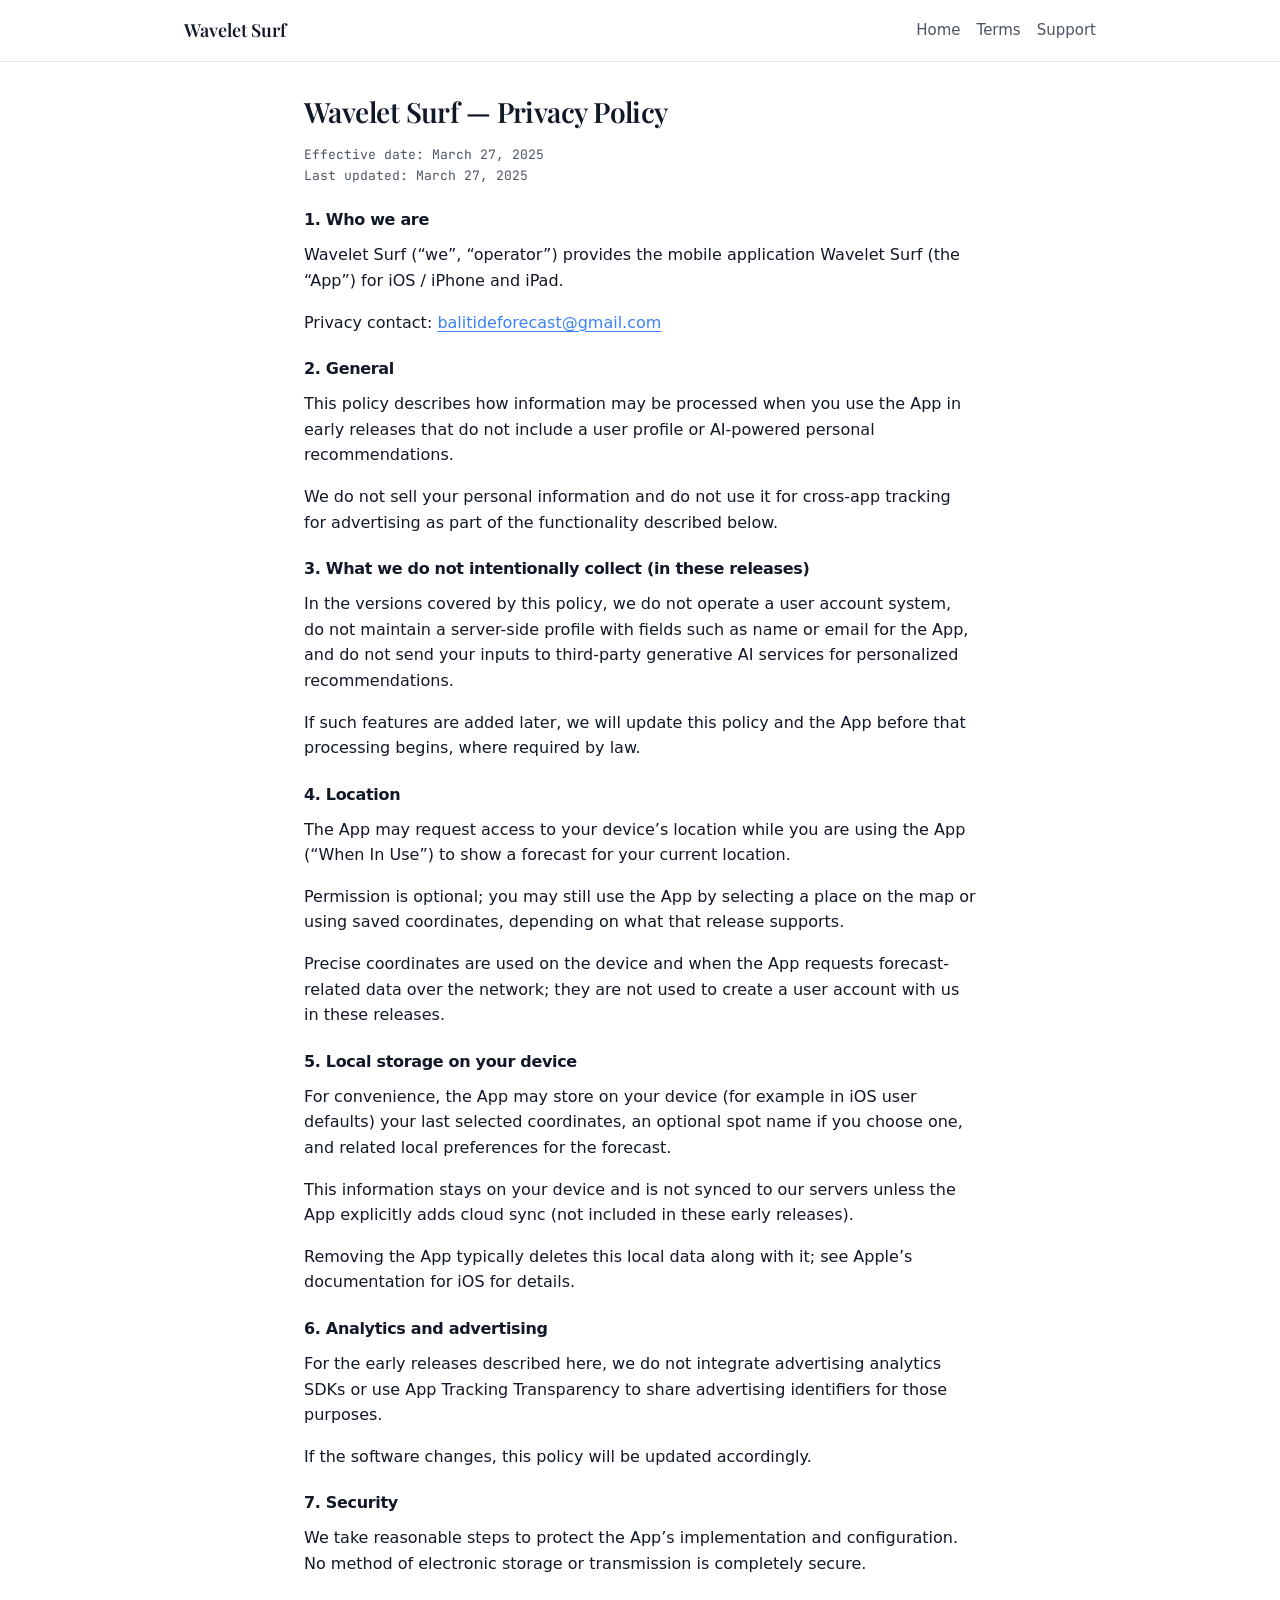
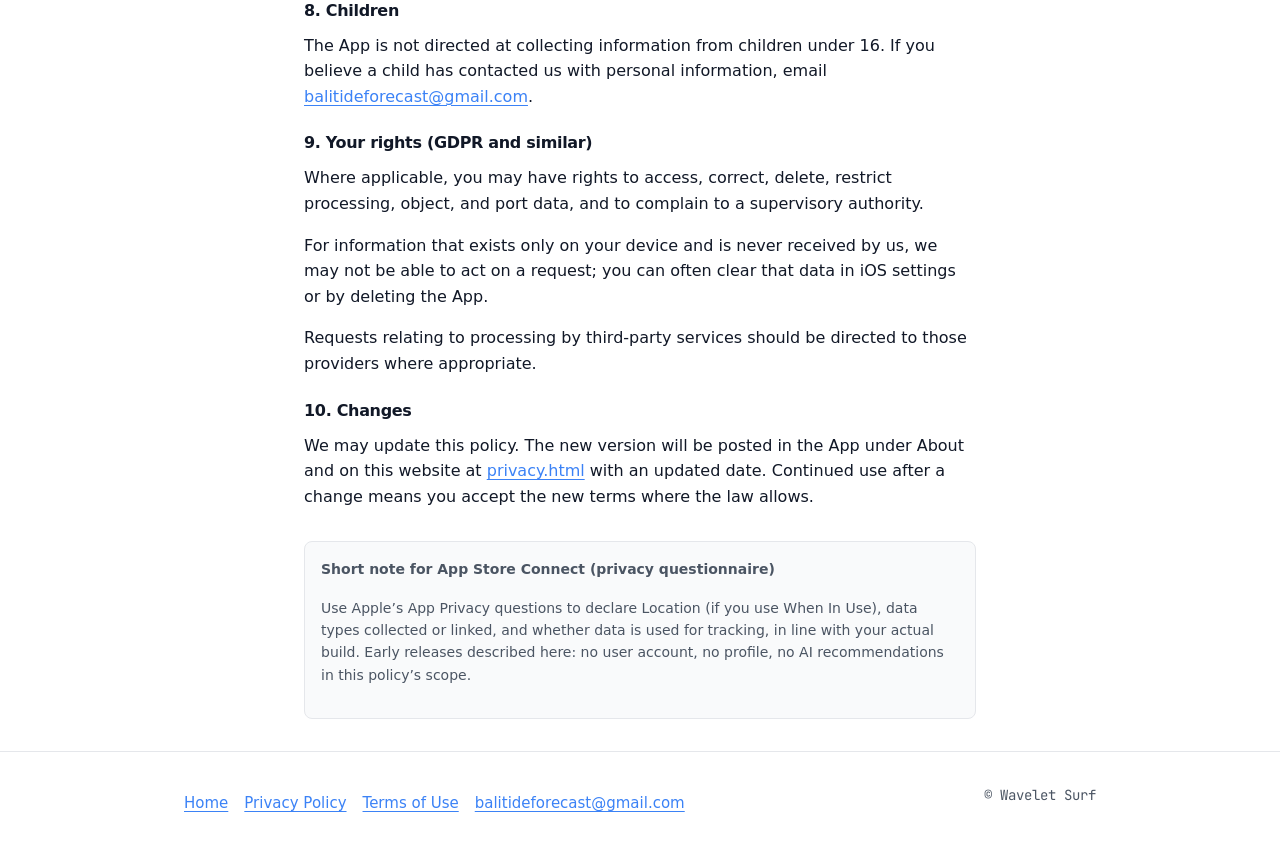
==== privacy.html @ be73521b "Add landing page and legal documentation Includes the homepage, privacy policy, and terms of use for" ====
<!DOCTYPE html>
<html lang="en">
  <head>
    <meta charset="utf-8" />
    <meta name="viewport" content="width=device-width, initial-scale=1" />
    <title>Privacy Policy — Wavelet Surf</title>
    <meta name="description" content="Privacy Policy for the Wavelet Surf mobile application." />
    <link rel="preconnect" href="https://fonts.googleapis.com" />
    <link rel="preconnect" href="https://fonts.gstatic.com" crossorigin />
    <link
      href="https://fonts.googleapis.com/css2?family=JetBrains+Mono:wght@400;500&family=Playfair+Display:wght@500;600;700&display=swap"
      rel="stylesheet"
    />
    <link rel="stylesheet" href="styles.css" />
  </head>
  <body class="layout-sticky-footer">
    <a class="skip-link" href="#main">Skip to content</a>
    <header class="site-header">
      <div class="site-header__inner">
        <a class="brand" href="index.html">Wavelet Surf</a>
        <nav class="nav" aria-label="Primary">
          <a href="index.html">Home</a>
          <a href="terms.html">Terms</a>
          <a href="mailto:balitideforecast@gmail.com">Support</a>
        </nav>
      </div>
    </header>

    <main id="main" class="page-legal">
      <div class="container legal-doc">
        <h1>Wavelet Surf — Privacy Policy</h1>
        <p class="legal-meta">
          Effective date: March 27, 2025<br />
          Last updated: March 27, 2025
        </p>

        <section aria-labelledby="p1">
          <h2 id="p1">1. Who we are</h2>
          <p>
            Wavelet Surf (“we”, “operator”) provides the mobile application Wavelet Surf (the “App”)
            for iOS / iPhone and iPad.
          </p>
          <p>Privacy contact: <a href="mailto:balitideforecast@gmail.com">balitideforecast@gmail.com</a></p>
        </section>

        <section aria-labelledby="p2">
          <h2 id="p2">2. General</h2>
          <p>
            This policy describes how information may be processed when you use the App in early
            releases that do not include a user profile or AI-powered personal recommendations.
          </p>
          <p>
            We do not sell your personal information and do not use it for cross-app tracking for
            advertising as part of the functionality described below.
          </p>
        </section>

        <section aria-labelledby="p3">
          <h2 id="p3">3. What we do not intentionally collect (in these releases)</h2>
          <p>
            In the versions covered by this policy, we do not operate a user account system, do not
            maintain a server-side profile with fields such as name or email for the App, and do not
            send your inputs to third-party generative AI services for personalized recommendations.
          </p>
          <p>
            If such features are added later, we will update this policy and the App before that
            processing begins, where required by law.
          </p>
        </section>

        <section aria-labelledby="p4">
          <h2 id="p4">4. Location</h2>
          <p>
            The App may request access to your device’s location while you are using the App (“When
            In Use”) to show a forecast for your current location.
          </p>
          <p>
            Permission is optional; you may still use the App by selecting a place on the map or using
            saved coordinates, depending on what that release supports.
          </p>
          <p>
            Precise coordinates are used on the device and when the App requests forecast-related
            data over the network; they are not used to create a user account with us in these
            releases.
          </p>
        </section>

        <section aria-labelledby="p5">
          <h2 id="p5">5. Local storage on your device</h2>
          <p>
            For convenience, the App may store on your device (for example in iOS user defaults) your
            last selected coordinates, an optional spot name if you choose one, and related local
            preferences for the forecast.
          </p>
          <p>
            This information stays on your device and is not synced to our servers unless the App
            explicitly adds cloud sync (not included in these early releases).
          </p>
          <p>
            Removing the App typically deletes this local data along with it; see Apple’s
            documentation for iOS for details.
          </p>
        </section>

        <section aria-labelledby="p6">
          <h2 id="p6">6. Analytics and advertising</h2>
          <p>
            For the early releases described here, we do not integrate advertising analytics SDKs or
            use App Tracking Transparency to share advertising identifiers for those purposes.
          </p>
          <p>If the software changes, this policy will be updated accordingly.</p>
        </section>

        <section aria-labelledby="p7">
          <h2 id="p7">7. Security</h2>
          <p>
            We take reasonable steps to protect the App’s implementation and configuration. No
            method of electronic storage or transmission is completely secure.
          </p>
        </section>

        <section aria-labelledby="p8">
          <h2 id="p8">8. Children</h2>
          <p>
            The App is not directed at collecting information from children under 16. If you
            believe a child has contacted us with personal information, email
            <a href="mailto:balitideforecast@gmail.com">balitideforecast@gmail.com</a>.
          </p>
        </section>

        <section aria-labelledby="p9">
          <h2 id="p9">9. Your rights (GDPR and similar)</h2>
          <p>
            Where applicable, you may have rights to access, correct, delete, restrict processing,
            object, and port data, and to complain to a supervisory authority.
          </p>
          <p>
            For information that exists only on your device and is never received by us, we may not
            be able to act on a request; you can often clear that data in iOS settings or by
            deleting the App.
          </p>
          <p>
            Requests relating to processing by third-party services should be directed to those
            providers where appropriate.
          </p>
        </section>

        <section aria-labelledby="p10">
          <h2 id="p10">10. Changes</h2>
          <p>
            We may update this policy. The new version will be posted in the App under About and on
            this website at <a href="privacy.html">privacy.html</a> with an updated date. Continued
            use after a change means you accept the new terms where the law allows.
          </p>
        </section>

        <aside class="legal-aside" aria-label="App Store Connect note">
          <p><strong>Short note for App Store Connect (privacy questionnaire)</strong></p>
          <p>
            Use Apple’s App Privacy questions to declare Location (if you use When In Use), data
            types collected or linked, and whether data is used for tracking, in line with your
            actual build. Early releases described here: no user account, no profile, no AI
            recommendations in this policy’s scope.
          </p>
        </aside>
      </div>
    </main>

    <footer class="site-footer">
      <div class="site-footer__inner">
        <div class="footer-links">
          <a href="index.html">Home</a>
          <a href="privacy.html">Privacy Policy</a>
          <a href="terms.html">Terms of Use</a>
          <a href="mailto:balitideforecast@gmail.com">balitideforecast@gmail.com</a>
        </div>
        <p class="footer-meta">© Wavelet Surf</p>
      </div>
    </footer>
  </body>
</html>
---- styles.css ----
/* Refined design tokens */
:root {
  --color-primary: #3b82f6;
  --color-secondary: #8b5cf6;
  --color-success: #16a34a;
  --color-warning: #d97706;
  --color-danger: #dc2626;
  --color-surface: #ffffff;
  --color-text: #111827;
  --color-text-muted: #4b5563;
  --color-border: #e5e7eb;
  --color-focus-ring: #2563eb;
  --space-1: 4px;
  --space-2: 8px;
  --space-3: 12px;
  --space-4: 16px;
  --space-5: 24px;
  --space-6: 32px;
  --font-display: "Playfair Display", Georgia, serif;
  --font-mono: "JetBrains Mono", ui-monospace, monospace;
  --font-body: system-ui, -apple-system, "Segoe UI", Roboto, sans-serif;
  --radius: 8px;
  --shadow-soft: 0 1px 2px rgb(17 24 39 / 6%), 0 8px 24px rgb(17 24 39 / 8%);
  --max-content: 65ch;
  --max-page: 720px;
}

*,
*::before,
*::after {
  box-sizing: border-box;
}

html {
  scroll-behavior: smooth;
}

body {
  margin: 0;
  font-family: var(--font-body);
  font-size: 16px;
  line-height: 1.6;
  color: var(--color-text);
  background: var(--color-surface);
  -webkit-font-smoothing: antialiased;
}

h1,
h2,
h3 {
  font-family: var(--font-display);
  font-weight: 600;
  line-height: 1.25;
  letter-spacing: -0.02em;
}

h1 {
  font-size: clamp(2rem, 4vw, 2.5rem);
  margin: 0 0 var(--space-4);
}

h2 {
  font-size: 1.25rem;
  margin: var(--space-6) 0 var(--space-3);
}

h3 {
  font-size: 1.05rem;
  margin: var(--space-5) 0 var(--space-2);
}

p {
  margin: 0 0 var(--space-4);
}

a {
  color: var(--color-primary);
  text-decoration-thickness: 1px;
  text-underline-offset: 3px;
}

a:hover {
  color: #2563eb;
}

a:focus-visible {
  outline: 2px solid var(--color-focus-ring);
  outline-offset: 2px;
  border-radius: 2px;
}

.skip-link {
  position: absolute;
  left: var(--space-4);
  top: -100px;
  padding: var(--space-2) var(--space-4);
  background: var(--color-text);
  color: var(--color-surface);
  font-weight: 600;
  border-radius: var(--radius);
  z-index: 100;
}

.skip-link:focus {
  top: var(--space-4);
}

.site-header {
  border-bottom: 1px solid var(--color-border);
  background: rgb(255 255 255 / 92%);
  backdrop-filter: blur(8px);
  position: sticky;
  top: 0;
  z-index: 10;
}

.site-header__inner {
  max-width: 960px;
  margin: 0 auto;
  padding: var(--space-4) var(--space-5);
  display: flex;
  align-items: center;
  justify-content: space-between;
  gap: var(--space-4);
}

.brand {
  font-family: var(--font-display);
  font-size: 1.125rem;
  font-weight: 600;
  color: var(--color-text);
  text-decoration: none;
}

.brand:hover {
  color: var(--color-primary);
}

.nav {
  display: flex;
  flex-wrap: wrap;
  gap: var(--space-4);
  font-size: 0.9375rem;
}

.nav a {
  color: var(--color-text-muted);
  text-decoration: none;
  font-weight: 500;
}

.nav a:hover {
  color: var(--color-primary);
  text-decoration: underline;
}

main {
  padding-bottom: var(--space-6);
}

.container {
  max-width: 960px;
  margin: 0 auto;
  padding: 0 var(--space-5);
}

.hero {
  padding: var(--space-6) 0 clamp(48px, 10vw, 80px);
}

.hero__eyebrow {
  font-family: var(--font-mono);
  font-size: 0.75rem;
  text-transform: uppercase;
  letter-spacing: 0.08em;
  color: var(--color-primary);
  margin: 0 0 var(--space-3);
}

.hero__lead {
  font-size: 1.125rem;
  color: var(--color-text-muted);
  max-width: 36rem;
  margin: 0 0 var(--space-5);
}

.features {
  display: grid;
  gap: var(--space-5);
  padding: var(--space-5) 0 var(--space-6);
}

@media (min-width: 640px) {
  .features {
    grid-template-columns: repeat(3, 1fr);
  }
}

.feature-card {
  padding: var(--space-5);
  border: 1px solid var(--color-border);
  border-radius: var(--radius);
  box-shadow: var(--shadow-soft);
  background: var(--color-surface);
}

.feature-card h2 {
  margin-top: 0;
  font-size: 1.1rem;
}

.feature-card p {
  margin-bottom: 0;
  font-size: 0.9375rem;
  color: var(--color-text-muted);
}

.cta-row {
  display: flex;
  flex-wrap: wrap;
  align-items: center;
  gap: var(--space-4);
  padding: var(--space-2) 0 var(--space-6);
}

.btn {
  display: inline-flex;
  align-items: center;
  justify-content: center;
  gap: var(--space-2);
  padding: var(--space-3) var(--space-5);
  font-family: var(--font-body);
  font-size: 0.9375rem;
  font-weight: 600;
  line-height: 1.25;
  border-radius: var(--radius);
  border: none;
  cursor: pointer;
  text-decoration: none;
  transition: background 0.15s ease, color 0.15s ease, box-shadow 0.15s ease;
}

button.btn {
  appearance: none;
}

.btn--primary {
  background: var(--color-text);
  color: var(--color-surface);
  box-shadow: var(--shadow-soft);
}

.btn--primary:hover {
  background: #1f2937;
  color: var(--color-surface);
}

.btn--primary:focus-visible {
  outline: 2px solid var(--color-focus-ring);
  outline-offset: 2px;
}

.btn--primary:disabled {
  opacity: 0.75;
  cursor: not-allowed;
}

.btn__note {
  font-size: 0.875rem;
  color: var(--color-text-muted);
}

.site-footer {
  border-top: 1px solid var(--color-border);
  padding: var(--space-6) 0;
  margin-top: auto;
}

.site-footer__inner {
  max-width: 960px;
  margin: 0 auto;
  padding: 0 var(--space-5);
  display: flex;
  flex-direction: column;
  gap: var(--space-4);
}

@media (min-width: 640px) {
  .site-footer__inner {
    flex-direction: row;
    align-items: center;
    justify-content: space-between;
  }
}

.footer-links {
  display: flex;
  flex-wrap: wrap;
  gap: var(--space-4);
  font-size: 0.9375rem;
}

.footer-meta {
  font-size: 0.875rem;
  color: var(--color-text-muted);
  font-family: var(--font-mono);
}

.page-legal {
  padding: var(--space-6) 0;
}

.page-legal .container {
  max-width: var(--max-page);
}

.legal-doc {
  max-width: var(--max-content);
}

.legal-doc h1 {
  font-size: 1.75rem;
}

.legal-meta {
  font-family: var(--font-mono);
  font-size: 0.8125rem;
  color: var(--color-text-muted);
  margin-bottom: var(--space-5);
}

.legal-doc section h2 {
  font-family: var(--font-body);
  font-size: 1rem;
  font-weight: 700;
  margin-top: var(--space-5);
}

.legal-doc ol {
  padding-left: 1.25rem;
  margin: 0 0 var(--space-4);
}

.legal-doc li {
  margin-bottom: var(--space-3);
}

.legal-doc ul {
  margin: var(--space-2) 0 var(--space-4);
  padding-left: 1.25rem;
}

.legal-doc .allcaps {
  font-size: 0.9em;
  letter-spacing: 0.02em;
}

.legal-aside {
  margin-top: var(--space-6);
  padding: var(--space-4);
  background: #f9fafb;
  border-radius: var(--radius);
  border: 1px solid var(--color-border);
  font-size: 0.875rem;
  color: var(--color-text-muted);
}

body.layout-sticky-footer {
  min-height: 100vh;
  display: flex;
  flex-direction: column;
}

body.layout-sticky-footer main {
  flex: 1;
}

.visually-hidden {
  position: absolute;
  width: 1px;
  height: 1px;
  padding: 0;
  margin: -1px;
  overflow: hidden;
  clip: rect(0, 0, 0, 0);
  white-space: nowrap;
  border: 0;
}
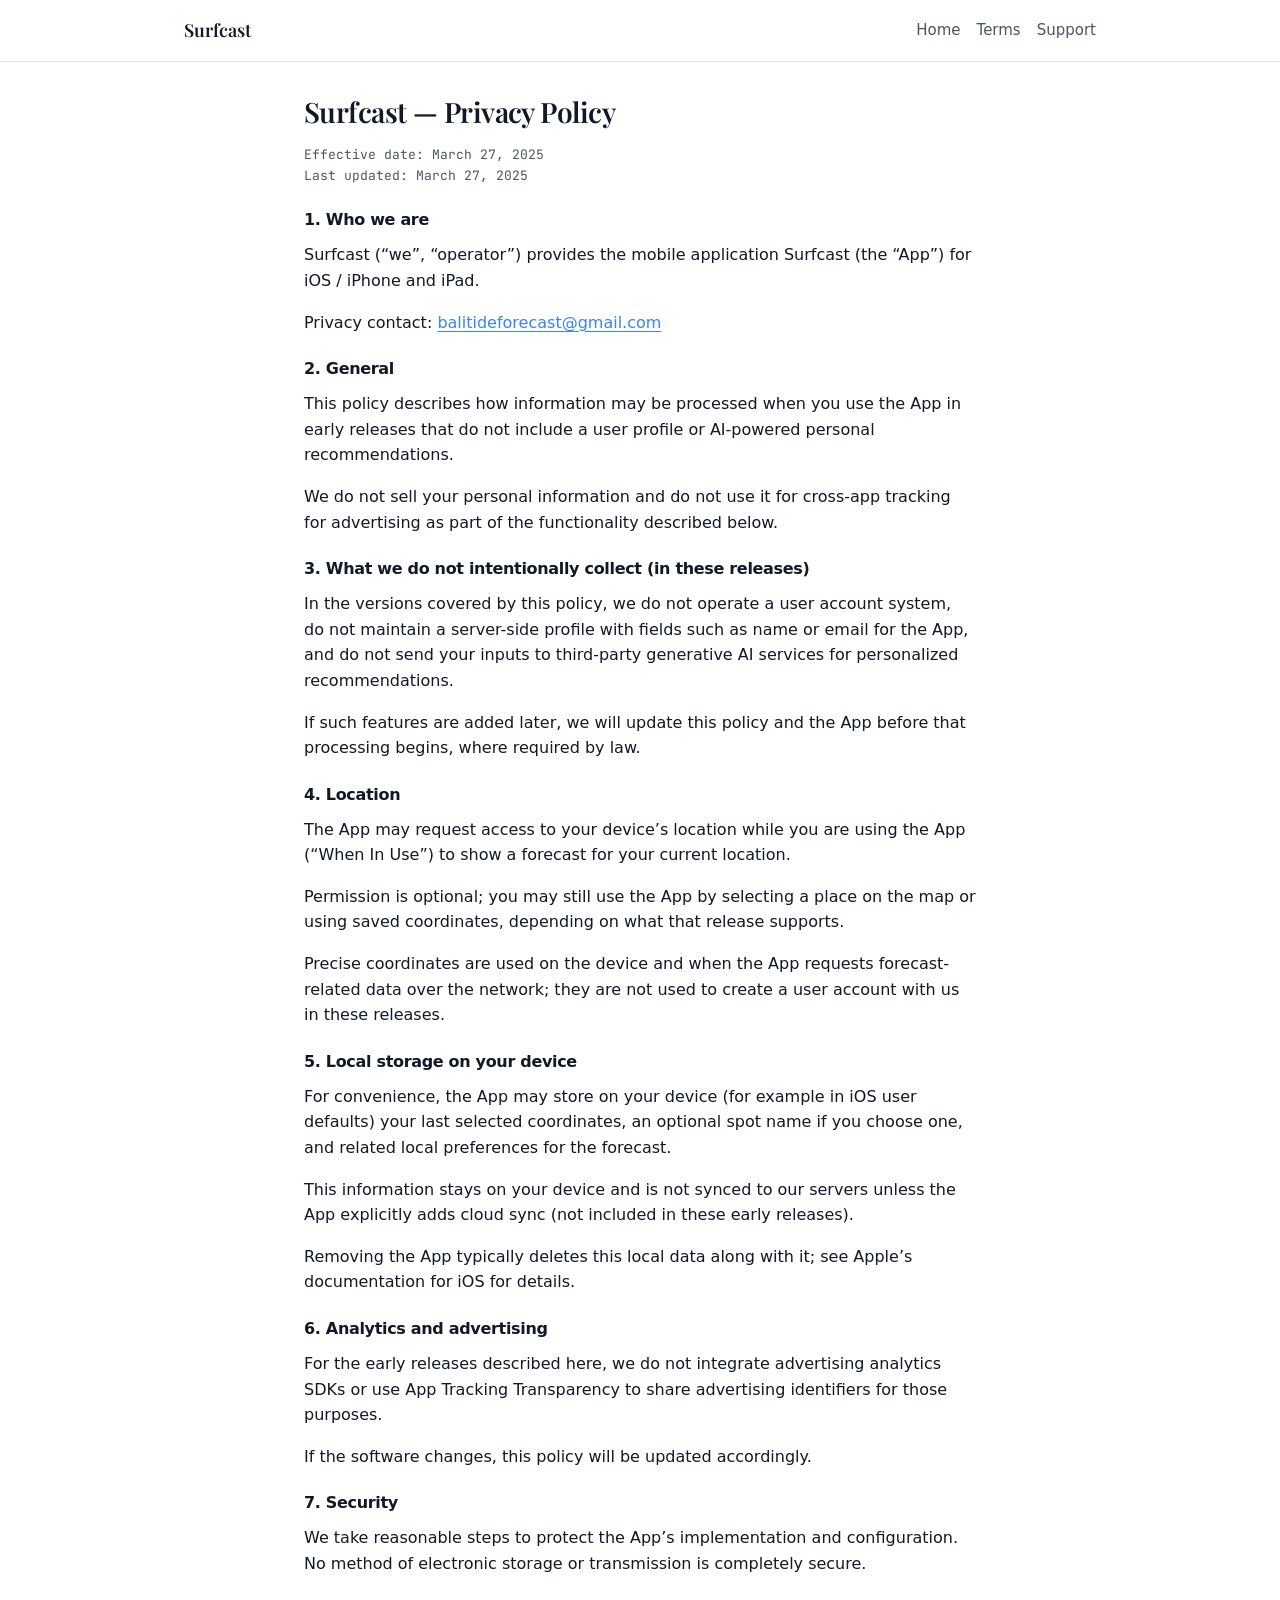
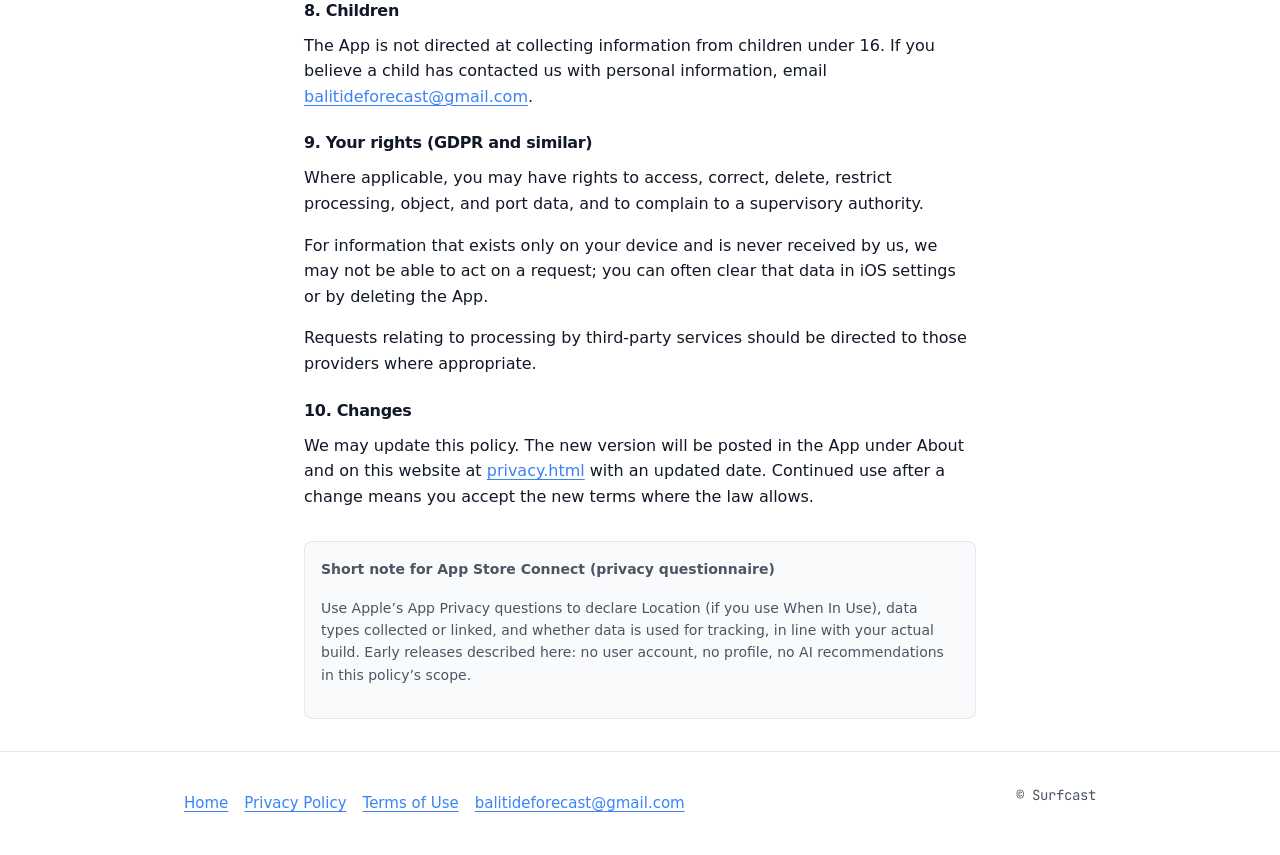
==== commit d273243e: "Rename app from "Wavelet Surf" to "Surfcast" across all pages Updates all occurrences of the brand n" ====
--- a/privacy.html
+++ b/privacy.html
@@ -3,8 +3,8 @@
   <head>
     <meta charset="utf-8" />
     <meta name="viewport" content="width=device-width, initial-scale=1" />
-    <title>Privacy Policy — Wavelet Surf</title>
-    <meta name="description" content="Privacy Policy for the Wavelet Surf mobile application." />
+    <title>Privacy Policy — Surfcast</title>
+    <meta name="description" content="Privacy Policy for the Surfcast mobile application." />
     <link rel="preconnect" href="https://fonts.googleapis.com" />
     <link rel="preconnect" href="https://fonts.gstatic.com" crossorigin />
     <link
@@ -17,7 +17,7 @@
     <a class="skip-link" href="#main">Skip to content</a>
     <header class="site-header">
       <div class="site-header__inner">
-        <a class="brand" href="index.html">Wavelet Surf</a>
+        <a class="brand" href="index.html">Surfcast</a>
         <nav class="nav" aria-label="Primary">
           <a href="index.html">Home</a>
           <a href="terms.html">Terms</a>
@@ -28,7 +28,7 @@
 
     <main id="main" class="page-legal">
       <div class="container legal-doc">
-        <h1>Wavelet Surf — Privacy Policy</h1>
+        <h1>Surfcast — Privacy Policy</h1>
         <p class="legal-meta">
           Effective date: March 27, 2025<br />
           Last updated: March 27, 2025
@@ -37,7 +37,7 @@
         <section aria-labelledby="p1">
           <h2 id="p1">1. Who we are</h2>
           <p>
-            Wavelet Surf (“we”, “operator”) provides the mobile application Wavelet Surf (the “App”)
+            Surfcast (“we”, “operator”) provides the mobile application Surfcast (the “App”)
             for iOS / iPhone and iPad.
           </p>
           <p>Privacy contact: <a href="mailto:balitideforecast@gmail.com">balitideforecast@gmail.com</a></p>
@@ -174,7 +174,7 @@
           <a href="terms.html">Terms of Use</a>
           <a href="mailto:balitideforecast@gmail.com">balitideforecast@gmail.com</a>
         </div>
-        <p class="footer-meta">© Wavelet Surf</p>
+        <p class="footer-meta">© Surfcast</p>
       </div>
     </footer>
   </body>
